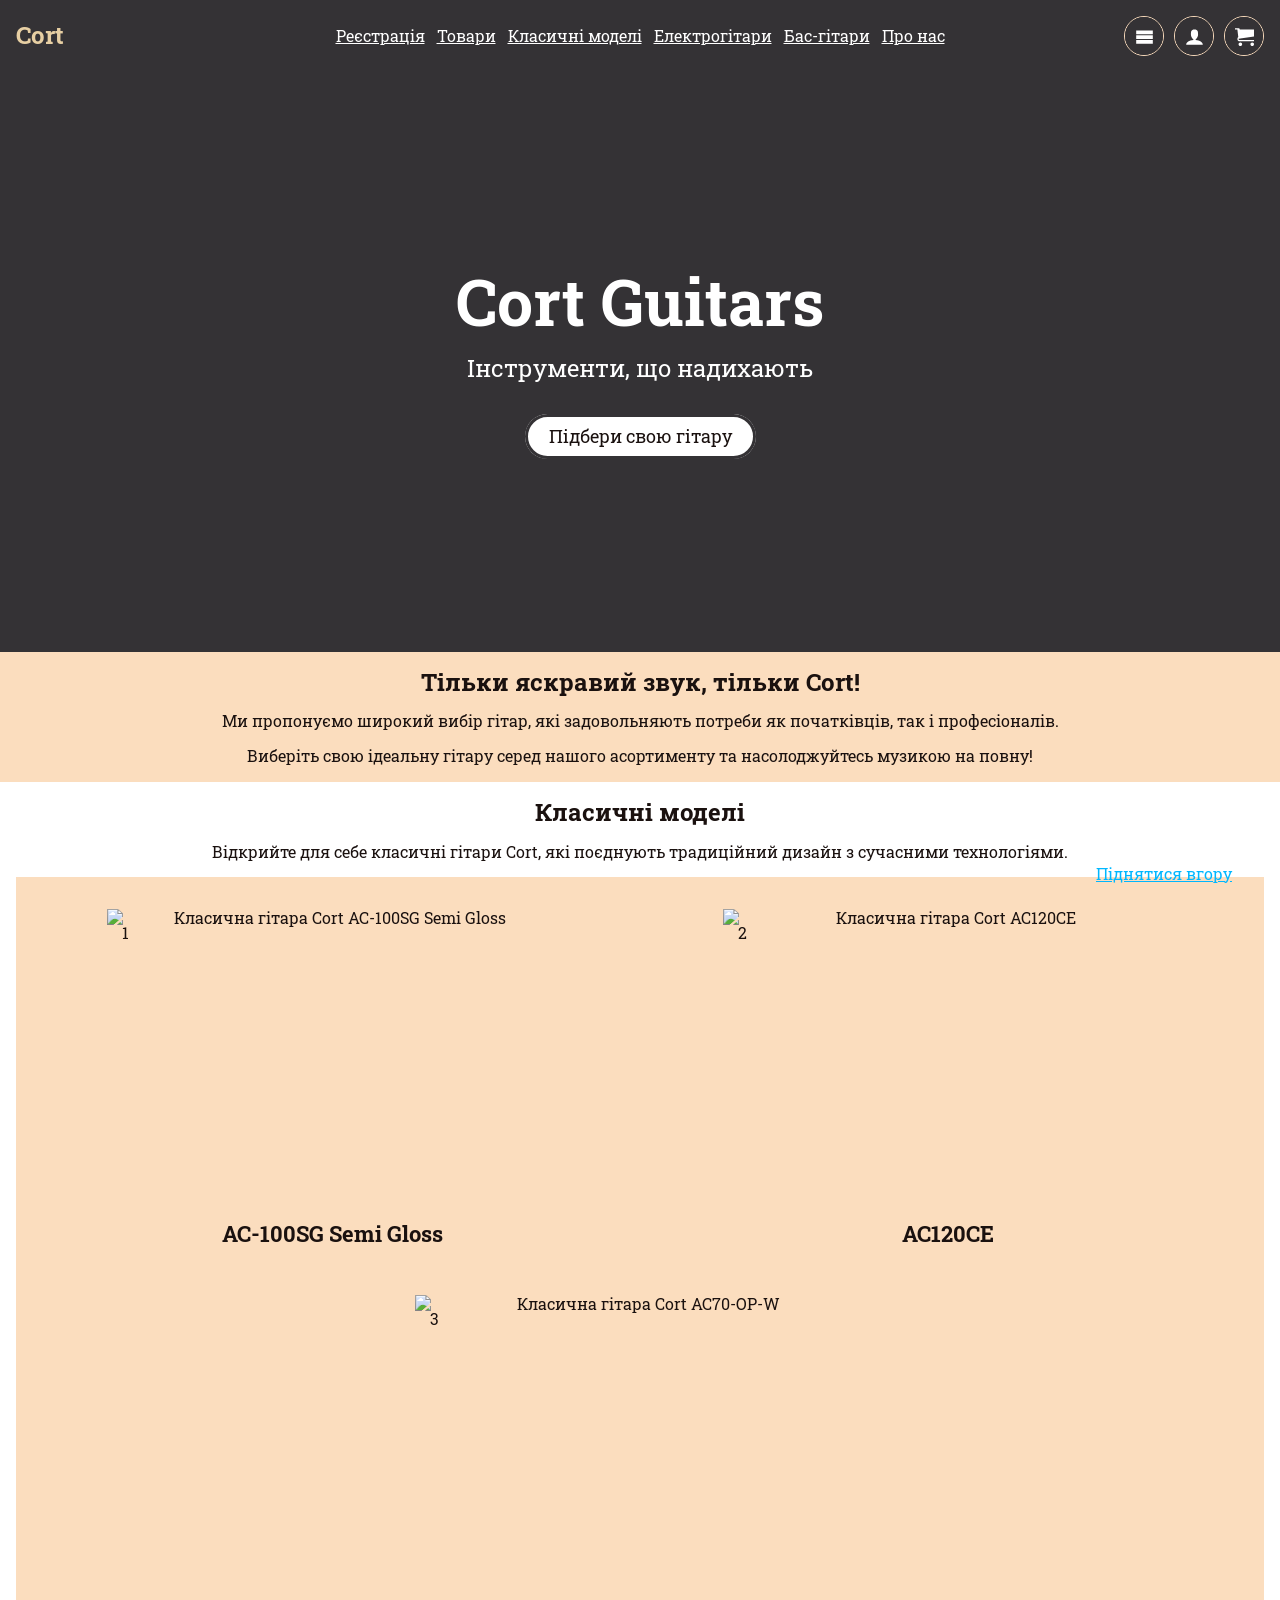
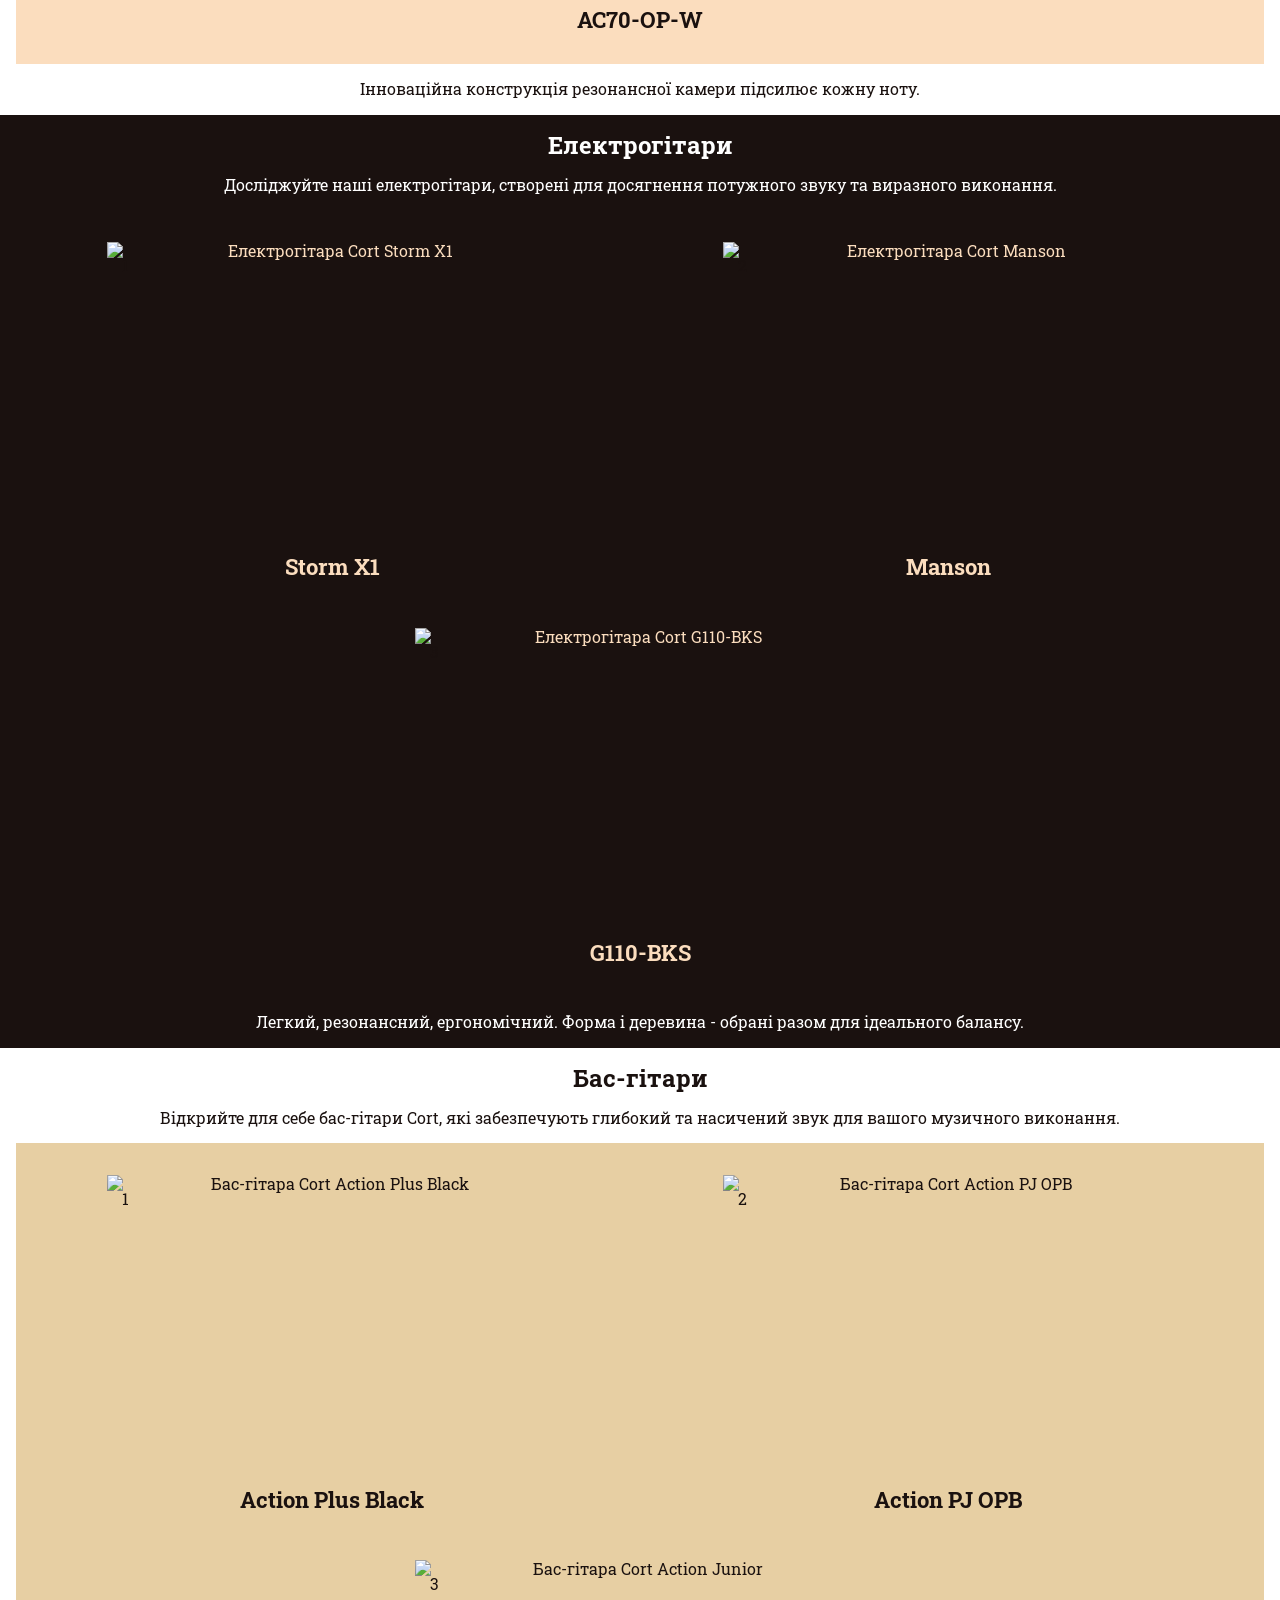
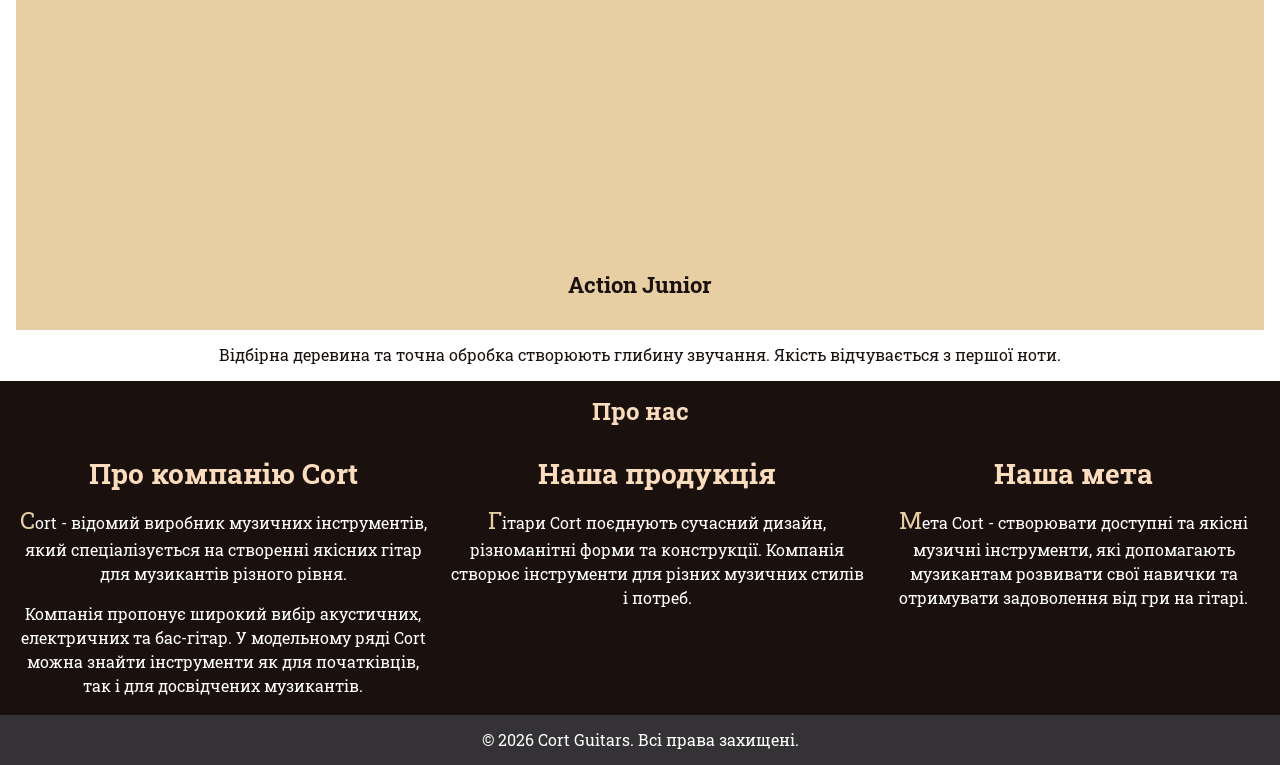
==== index.html @ dea1d57a "Icons+TextDecoration fix" ====
<!doctype html>
<html lang="uk">
  <head>
    <meta charset="UTF-8" />
    <meta name="viewport" content="width=device-width, initial-scale=1.0" />
    <title>Cort Guitars</title>
    <link
      rel="stylesheet"
      href="https://cdn.jsdelivr.net/npm/modern-normalize@3.0.1/modern-normalize.min.css"
    />
    <link rel="preconnect" href="https://fonts.googleapis.com" />
    <link rel="preconnect" href="https://fonts.gstatic.com" crossorigin />
    <link
      href="https://fonts.googleapis.com/css2?family=Roboto+Slab:wght@400;700&display=swap"
      rel="stylesheet"
    />
    <link rel="stylesheet" href="./styles/style.css" />
  </head>
  <body>
    <header>
      <div class="container">
        <h1>Cort</h1>
        <nav>
          <ul class="nav-links">
            <li><a href="./pages/form.html">Реєстрація</a></li>
            <li><a href="./pages/tables.html">Товари</a></li>
            <li><a href="#classic-models">Класичні моделі</a></li>
            <li><a href="#electric-models">Електрогітари</a></li>
            <li><a href="#bass-models">Бас-гітари</a></li>
            <li><a href="#about-us">Про нас</a></li>
          </ul>
        </nav>
        <ul class="header-icons">
          <li>
            <a href="./index.html" aria-label="Головна">
              <svg viewBox="0 0 32 32">
                <use href="./images/icons.svg#icon-menu"></use>
              </svg>
            </a>
          </li>
          <li>
            <a href="./pages/form.html" aria-label="Профіль">
              <svg viewBox="0 0 32 32">
                <use href="./images/icons.svg#icon-user"></use>
              </svg>
            </a>
          </li>
          <li>
            <a href="./pages/tables.html" aria-label="Кошик">
              <svg viewBox="0 0 32 32">
                <use href="./images/icons.svg#icon-cart"></use>
              </svg>
            </a>
          </li>
        </ul>
      </div>
    </header>
    <main>
      <section class="hero" id="hero">
        <div class="container">
          <h2 class="hero-title">Cort Guitars</h2>
          <p class="hero-subtitle">Інструменти, що надихають</p>
          <a class="hero-button" href="#classic-models">Підбери свою гітару</a>
        </div>
      </section>
      <section class="under-hero" id="under-hero">
        <div class="container">
          <h2>Тільки яскравий звук, тільки Cort!</h2>
          <p>
            Ми пропонуємо широкий вибір гітар, які задовольняють потреби як
            початківців, так і професіоналів.
          </p>
          <p>
            Виберіть свою ідеальну гітару серед нашого асортименту та
            насолоджуйтесь музикою на повну!
          </p>
        </div>
      </section>
      <section id="classic-models">
        <div class="container">
          <h2>Класичні моделі</h2>
          <p>
            Відкрийте для себе класичні гітари Cort, які поєднують традиційний
            дизайн з сучасними технологіями.
          </p>
          <ul class="cards">
            <li class="card">
              <div class="card-image">
                <p class="card-number">1</p>
                <img
                  src="./images/Cort1.jpg"
                  alt="Класична гітара Cort AC-100SG Semi Gloss"
                  width="450"
                  height="300"
                />
              </div>
              <h3>AC-100SG Semi Gloss</h3>
            </li>
            <li class="card">
              <div class="card-image">
                <p class="card-number">2</p>
                <img
                  src="./images/Cort2.jpg"
                  alt="Класична гітара Cort AC120CE"
                  width="450"
                  height="300"
                />
              </div>
              <h3>AC120CE</h3>
            </li>
            <li class="card">
              <div class="card-image">
                <p class="card-number">3</p>
                <img
                  src="./images/Cort3.jpg"
                  alt="Класична гітара Cort AC70-OP-W"
                  width="450"
                  height="300"
                />
              </div>
              <h3>AC70-OP-W</h3>
            </li>
          </ul>
          <p>Інноваційна конструкція резонансної камери підсилює кожну ноту.</p>
        </div>
      </section>
      <section id="electric-models">
        <div class="container">
          <h2>Електрогітари</h2>
          <p>
            Досліджуйте наші електрогітари, створені для досягнення потужного
            звуку та виразного виконання.
          </p>
          <ul class="cards">
            <li class="card">
              <div class="card-image">
                <p class="card-number">1</p>
                <img
                  src="./images/x1.jpg"
                  alt="Електрогітара Cort Storm X1"
                  width="450"
                  height="300"
                />
              </div>
              <h3>Storm X1</h3>
            </li>
            <li class="card">
              <div class="card-image">
                <p class="card-number">2</p>
                <img
                  src="./images/manson.jpg"
                  alt="Електрогітара Cort Manson"
                  width="450"
                  height="300"
                />
              </div>
              <h3>Manson</h3>
            </li>
            <li class="card">
              <div class="card-image">
                <p class="card-number">3</p>
                <img
                  src="./images/g110-BKS.jpg"
                  alt="Електрогітара Cort G110-BKS"
                  width="450"
                  height="300"
                />
              </div>
              <h3>G110-BKS</h3>
            </li>
          </ul>
          <p>
            Легкий, резонансний, ергономічний. Форма і деревина - обрані разом
            для ідеального балансу.
          </p>
        </div>
      </section>
      <section id="bass-models">
        <div class="container">
          <h2>Бас-гітари</h2>
          <p>
            Відкрийте для себе бас-гітари Cort, які забезпечують глибокий та
            насичений звук для вашого музичного виконання.
          </p>
          <ul class="cards">
            <li class="card">
              <div class="card-image">
                <p class="card-number">1</p>
                <img
                  src="./images/action.png"
                  alt="Бас-гітара Cort Action Plus Black"
                  width="450"
                  height="300"
                />
              </div>
              <h3>Action Plus Black</h3>
            </li>
            <li class="card">
              <div class="card-image">
                <p class="card-number">2</p>
                <img
                  src="./images/action-pj.png"
                  alt="Бас-гітара Cort Action PJ OPB"
                  width="450"
                  height="300"
                />
              </div>
              <h3>Action PJ OPB</h3>
            </li>
            <li class="card">
              <div class="card-image">
                <p class="card-number">3</p>
                <img
                  src="./images/action-junior.png"
                  alt="Бас-гітара Cort Action Junior"
                  width="450"
                  height="300"
                />
              </div>
              <h3>Action Junior</h3>
            </li>
          </ul>
          <p>
            Відбірна деревина та точна обробка створюють глибину звучання.
            Якість відчувається з першої ноти.
          </p>
        </div>
      </section>
      <section id="about-us">
        <div class="container">
          <h2>Про нас</h2>
          <article class="about-company" id="about-company">
            <h3>Про компанію Cort</h3>
            <p>
              Cort - відомий виробник музичних інструментів, який
              спеціалізується на створенні якісних гітар для музикантів різного
              рівня.
            </p>
            <p>
              Компанія пропонує широкий вибір акустичних, електричних та
              бас-гітар. У модельному ряді Cort можна знайти інструменти як для
              початківців, так і для досвідчених музикантів.
            </p>
          </article>
          <article class="about-products" id="about-products">
            <h3>Наша продукція</h3>
            <p>
              Гітари Cort поєднують сучасний дизайн, різноманітні форми та
              конструкції. Компанія створює інструменти для різних музичних
              стилів і потреб.
            </p>
          </article>
          <article class="about-goal" id="about-goal">
            <h3>Наша мета</h3>
            <p>
              Мета Cort - створювати доступні та якісні музичні інструменти, які
              допомагають музикантам розвивати свої навички та отримувати
              задоволення від гри на гітарі.
            </p>
          </article>
        </div>
      </section>
    </main>
    <footer>
      <div class="container">
        <a href="#hero">Піднятися вгору</a>
        <p>&copy; 2026 Cort Guitars. Всі права захищені.</p>
      </div>
    </footer>
  </body>
</html>
---- styles/style.css ----
/* Кольори */
:root {
  --color-rosewood: #1a110f;
  --color-mahogany: #343235;
  --color-sunburst: #e7cfa3;
  --color-spruce: #fbddbe;
  --color-white: #ffffff;
}

h1,
h2,
h3,
h4,
h5,
h6,
p,
ul,
ol {
  margin: 0;
  padding: 0;
}

body {
  background-color: var(--color-mahogany);
  color: var(--color-white);
  font-family: 'Roboto Slab', serif;
}

body.registration-page {
  background-color: var(--color-white);
  color: var(--color-rosewood);
}

/* Хідер та навігація */
header {
  background-color: var(--color-mahogany);
  padding: 16px 0;
  position: sticky;
  top: 0;
  z-index: 1;
}

header .container {
  display: flex;
  align-items: center;
}

header h1 {
  flex: 1 1 0%;
  color: var(--color-sunburst);
  font-size: 24px;
  margin-bottom: 0;
}

header nav > ul {
  list-style: none;
  display: flex;
  gap: 12px;
}

header .header-icons {
  list-style-type: none;
  display: flex;
  flex: 1 1 0%;
  justify-content: flex-end;
  align-items: center;
  gap: 10px;
}

header .header-icons svg {
  display: block;
  width: 50%;
  height: 50%;
  fill: var(--color-white);
  transition: fill 1s linear;
}

header .header-icons li {
  box-sizing: border-box;
  display: flex;
  width: 40px;
  height: 40px;
  flex: 0 0 40px;
  align-items: center;
  justify-content: center;
  border: 1px solid var(--color-spruce);
  border-radius: 50%;
}

header .header-icons a {
  width: 100%;
  height: 100%;
  background-color: var(--color-mahogany);
  transition: background-color 1s linear;
  display: flex;
  justify-content: center;
  align-items: center;
  border-radius: 50%;
}

header .header-icons a:hover,
a:focus {
  background-color: black;
}

header .header-icons a:hover svg,
a:focus svg {
  fill: var(--color-sunburst);
}

header nav li {
  margin-bottom: 0;
}

nav a:link,
nav a:visited {
  color: var(--color-white);
  transition: color 0.5s ease-in-out;
}

nav a:hover,
nav a:focus {
  color: var(--color-sunburst);
}

nav a:active {
  color: var(--color-spruce);
}

/* Hero-секція */
.hero {
  background-image: url('../images/hero.jpg');
  background-position: center;
  background-size: cover;
  background-repeat: no-repeat;
  text-align: center;
  padding: 192px 0;
}

main section {
  border-top: 1px solid transparent;
  border-bottom: 1px solid transparent;
  padding: 16px 0;
}

main section > .container > :last-child {
  margin-bottom: 0;
}

main section h2 {
  margin-bottom: 16px;
}

main section h3 {
  margin-bottom: 12px;
}

main section p {
  margin-bottom: 16px;
}

.hero-title {
  color: var(--color-white);
  font-size: 64px;
}

.hero-subtitle {
  color: var(--color-white);
  font-size: 24px;
}

.hero-button {
  background-color: var(--color-white);
  color: var(--color-rosewood);
  border-radius: 25px;
  padding: 12px 24px;
  font-size: 18px;
  text-decoration: none;
  display: block;
  width: fit-content;
  margin: 32px auto 0;
  font-family: 'Roboto Slab', serif;
  transition:
    background-color 0.5s linear,
    color 0.5s linear,
    transform 0.5s linear;
}

.hero-button:link,
.hero-button:visited {
  color: var(--color-rosewood);
}

.hero-button:hover,
.hero-button:focus {
  background-color: var(--color-mahogany);
  color: var(--color-sunburst);
  text-decoration: none;
  transform: scale(1.1);
}

.hero-button {
  position: relative;
}

.hero-button::after {
  content: '';
  position: absolute;
  inset: 0;
  border: 3px solid var(--color-mahogany);
  border-radius: inherit;
  animation: motion 400ms infinite alternate;
  transition: border-color 0.5s linear;
}

.hero-button:hover::after,
.hero-button:focus::after {
  border-color: white;
}

@keyframes motion {
  0% {
    border-style: dotted;
  }
  100% {
    border-style: dashed;
  }
}

/* Вступ і картки */
.under-hero,
#classic-models,
#electric-models,
#bass-models {
  text-align: center;
}

#classic-models,
#bass-models {
  background-color: var(--color-white);
}

.under-hero,
#classic-models,
#bass-models {
  color: var(--color-rosewood);
}

.under-hero {
  background-color: var(--color-spruce);
}

#classic-models > h2,
#electric-models > h2,
#bass-models > h2 {
  font-size: 32px;
}

#classic-models > p,
#electric-models > p,
#bass-models > p {
  font-size: 18px;
  line-height: 1.5;
}

#under-hero > h2 + p {
  font-size: 20px;
}

#under-hero > h2 ~ p {
  color: var(--color-mahogany);
}

.cards {
  list-style: none;
  margin-bottom: 16px;
  padding: 16px;
  display: flex;
  flex-wrap: wrap;
  gap: 16px;
}

#classic-models .cards {
  background-color: var(--color-spruce);
  color: var(--color-rosewood);
}

#bass-models .cards {
  background-color: var(--color-sunburst);
  color: var(--color-rosewood);
}

#electric-models .cards {
  background-color: var(--color-rosewood);
  color: var(--color-spruce);
}

.card {
  background-color: inherit;
  color: inherit;
  text-align: center;
  padding: 16px;
  position: relative;
  display: flex;
  flex-direction: column;
  gap: 12px;
  align-items: center;
  flex: 1 1 280px;
}

.card-number {
  color: var(--color-rosewood);
  position: absolute;
  top: 15px;
  left: 15px;
}

.card:last-child {
  margin-bottom: 0;
}

.card-image {
  position: relative;
  display: inline-block;
  max-width: 100%;
  align-self: center;
}

.card-image > img {
  display: block;
  max-width: 100%;
  height: auto;
}

.card > h3 {
  font-size: 22px;
  margin-bottom: 0;
}

#electric-models {
  background-color: var(--color-rosewood);
  color: var(--color-white);
}

/* Про нас */
#about-us {
  text-align: center;
  background-color: var(--color-rosewood);
  color: var(--color-white);
}

#about-us > .container {
  display: grid;
  grid-template-columns: auto auto auto;
  gap: 16px;
}

#about-us .container > h2 {
  color: var(--color-spruce);
  grid-column: 1 / -1;
}

#about-us article {
  margin-bottom: 0;
}

#about-us article > h3 {
  color: var(--color-spruce);
  font-size: 28px;
  text-align: center;
}

#about-us article > p {
  line-height: 1.5;
}

#about-us article > :last-child {
  margin-bottom: 0;
}

#about-us article:last-child {
  margin-bottom: 0;
}

#about-us .about-company > p:first-of-type::first-letter,
#about-us .about-products > p:first-of-type::first-letter,
#about-us .about-goal > p:first-of-type::first-letter {
  color: var(--color-sunburst);
  font-size: 24px;
}
button {
  cursor: pointer;
}

/* Футер / посилання */
footer {
  color: var(--color-white);
  text-align: center;
  background-color: var(--color-mahogany);
  padding: 16px 0;
  bottom: 0;
}

footer a {
  display: inline-block;
  margin-bottom: 12px;
  position: fixed;
  right: 48px;
  bottom: 5px;
  transition: color 0.5s ease-in-out;
}

footer p {
  margin-bottom: 0;
}

footer a:link,
footer a:visited {
  color: rgb(0, 183, 255);
}

footer a:hover,
footer a:focus {
  color: var(--color-sunburst);
}

.container {
  max-width: 1400px;
  padding: 0 16px;
  margin: 0 auto;
}

/* Форма реєстрації */
#registration-form {
  text-align: center;
}

#registration-form > h2 {
  font-size: 32px;
}

#registration-form form section > h3 {
  font-size: 20px;
}

#registration-form > form {
  text-align: center;
}

.form-section-personal {
  padding: 20px;
}

.form-section-preferences {
  padding: 20px 400px 0px;
}
.consent-option {
  padding: 20px 10px;
}
.form-section-notifications {
  padding: 20px 400px;
}

.form-section-comments {
  padding: 32px 20px 20px;
}

.form-section-actions {
  padding: 16px;
}

.form-actions {
  text-align: center;
}

.form-section-personal > label {
  font-size: 18px;
}

form input,
form select,
form textarea {
  background-color: var(--color-white);
  color: var(--color-rosewood);
}

form input,
form select {
  border: 1px solid var(--color-mahogany);
}

form input:focus,
form select:focus,
form textarea:focus {
  outline: 2px solid var(--color-sunburst);
}

form fieldset {
  border: 2px solid var(--color-mahogany);
}

form input:checked {
  accent-color: var(--color-mahogany);
}

form textarea {
  background-color: var(--color-white);
  color: var(--color-rosewood);
}

form button[type='submit'] {
  border: 1px solid var(--color-mahogany);
  background-color: var(--color-spruce);
  color: var(--color-rosewood);
}
form button[type='reset'] {
  border: 1px solid var(--color-mahogany);
  background-color: var(--color-sunburst);
  color: var(--color-rosewood);
}

form button:hover,
form button:focus {
  background-color: var(--color-sunburst);
}

/* Цей селектор має найбільшу специфічність — (1, 2, 3). */
#registration-form form .consent-option > label input:checked {
  accent-color: var(--color-sunburst);
}

/* Сторінка таблиць */
th,
td {
  border: 1px solid var(--color-rosewood);
}

th {
  text-align: center;
}

table {
  border-collapse: collapse;
  margin-inline: auto;
  margin-bottom: 24px;
}
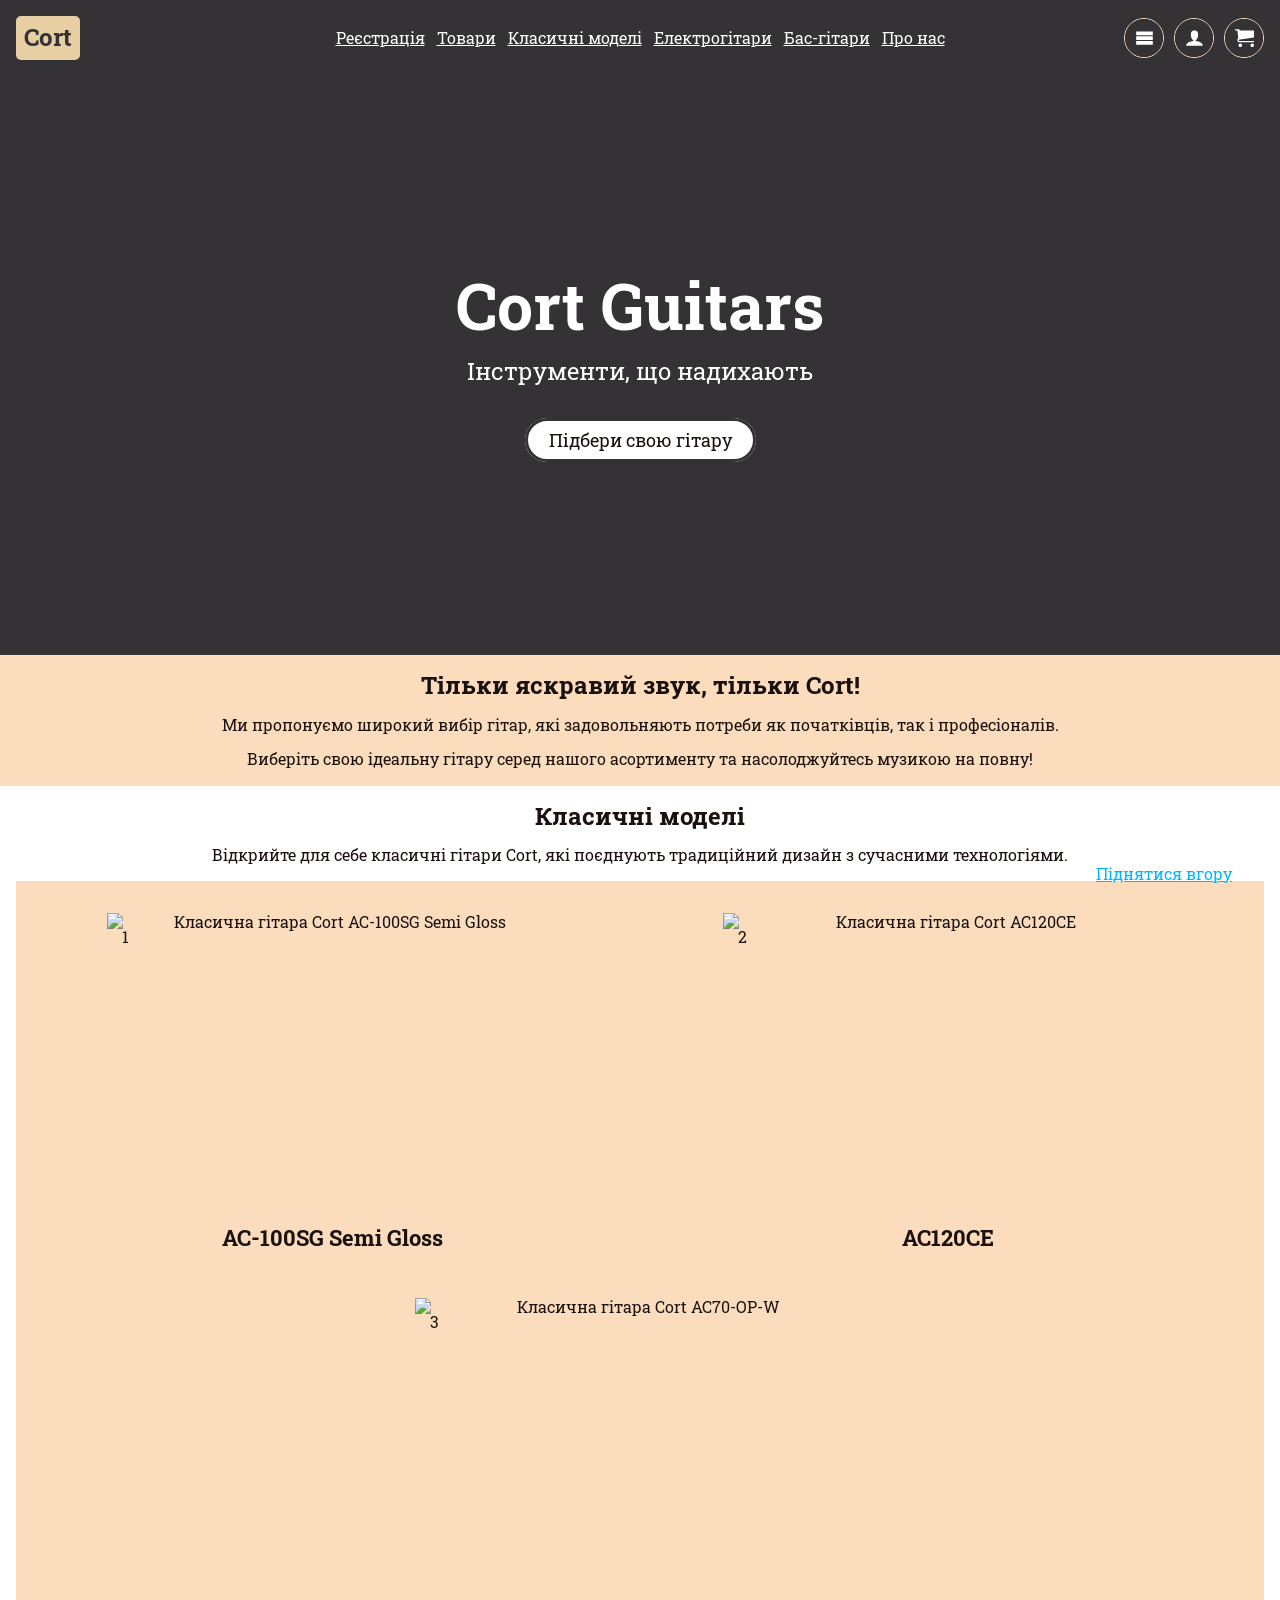
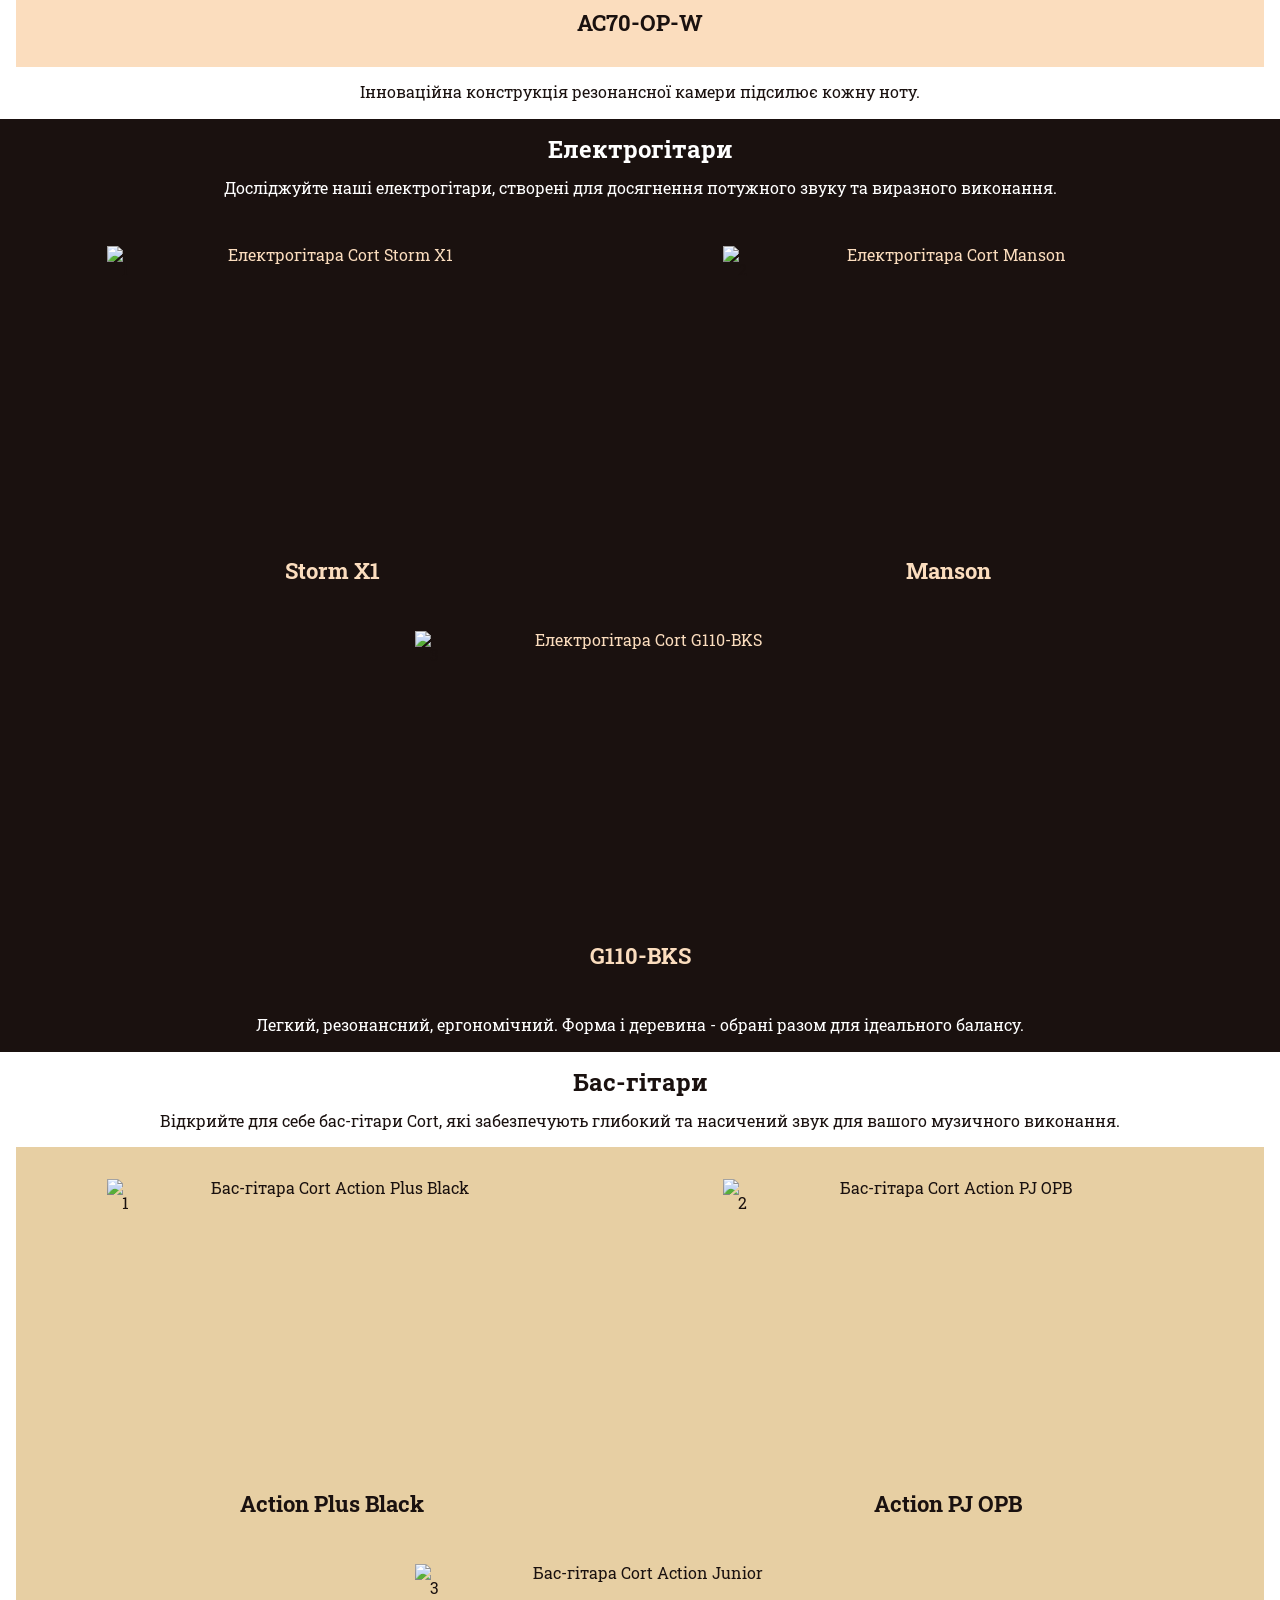
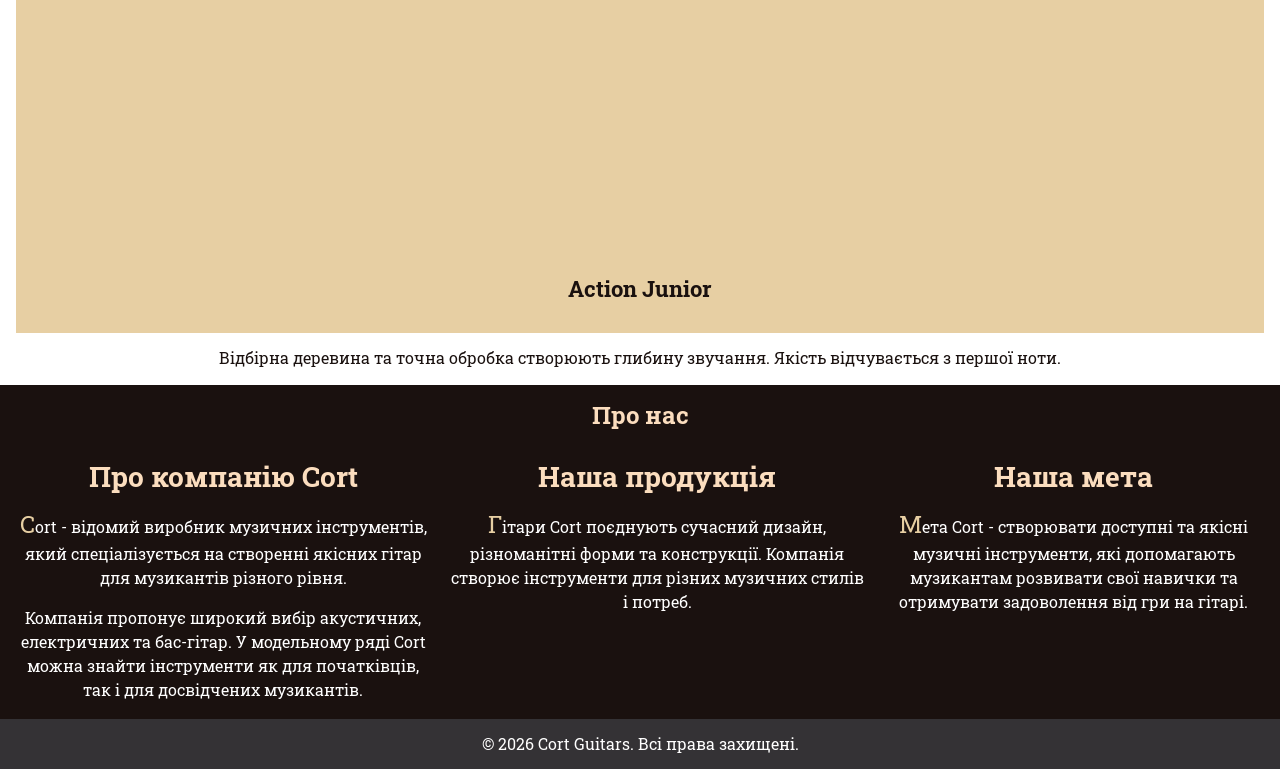
==== commit 235b2f97: "Brand-link upd" ====
--- a/index.html
+++ b/index.html
@@ -19,7 +19,7 @@
   <body>
     <header>
       <div class="container">
-        <h1>Cort</h1>
+        <h1><a class="brand-link" href="./index.html">Cort</a></h1>
         <nav>
           <ul class="nav-links">
             <li><a href="./pages/form.html">Реєстрація</a></li>
--- a/styles/style.css
+++ b/styles/style.css
@@ -47,9 +47,25 @@
 
 header h1 {
   flex: 1 1 0%;
-  color: var(--color-sunburst);
   font-size: 24px;
   margin-bottom: 0;
+}
+
+.brand-link {
+  display: inline-block;
+  padding: 8px;
+  border-radius: 5px;
+  background-color: var(--color-sunburst);
+  color: var(--color-mahogany);
+  text-decoration: none;
+  animation:
+    brand-flicker 1.5s infinite,
+    text-flicker 1.5s infinite;
+}
+
+.brand-link:hover,
+.brand-link:focus {
+  background-color: var(--color-spruce);
 }
 
 header nav > ul {
@@ -227,6 +243,36 @@
   }
 }
 
+@keyframes brand-flicker {
+  0%,
+  100% {
+    transform: rotate(2deg) scale(1);
+    background-color: var(--color-spruce);
+  }
+  25% {
+    transform: rotate(-1deg) scale(1.05);
+    background-color: var(--color-sunburst);
+  }
+  50% {
+    transform: rotate(-2deg) scale(1);
+    background-color: var(--color-spruce);
+  }
+  75% {
+    transform: rotate(1deg) scale(1.05);
+    background-color: var(--color-sunburst);
+  }
+}
+
+@keyframes text-flicker {
+  0%,
+  100% {
+    color: var(--color-mahogany);
+  }
+  50% {
+    color: var(--color-rosewood);
+  }
+}
+
 /* Вступ і картки */
 .under-hero,
 #classic-models,
